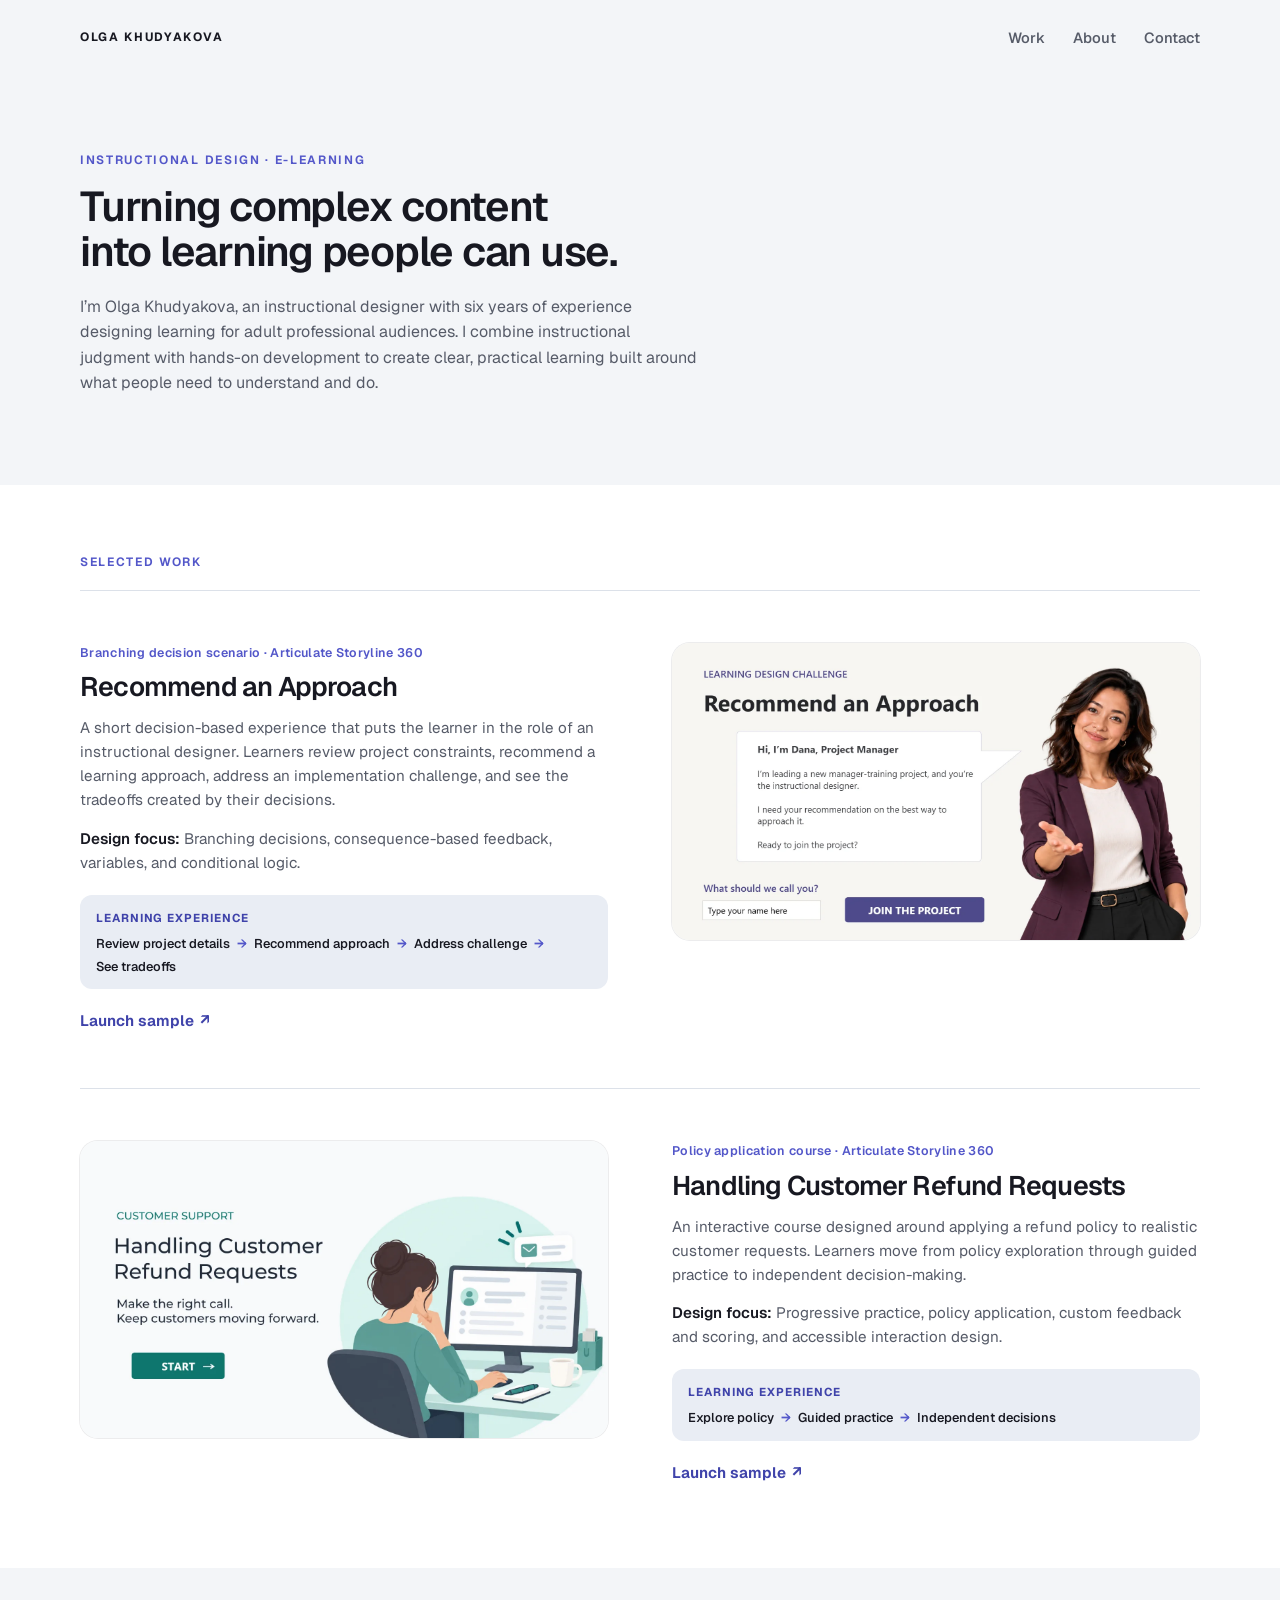
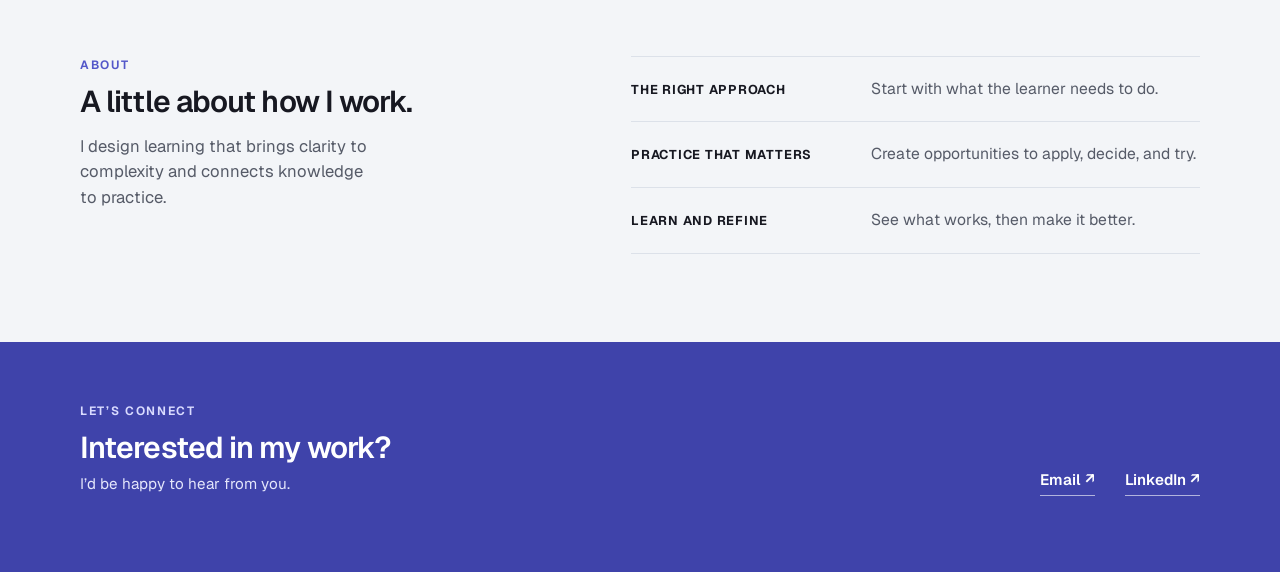
==== index.html @ f0bbee47 "Add files via upload" ====
<!doctype html>
<html lang="en">
<head>
<meta charset="utf-8">
<meta name="viewport" content="width=device-width,initial-scale=1">
<meta name="description" content="Instructional design and e-learning portfolio of Olga Khudyakova.">
<title>Olga Khudyakova | Instructional Designer</title>
<link rel="preconnect" href="https://fonts.googleapis.com">
<link rel="preconnect" href="https://fonts.gstatic.com" crossorigin>
<link href="https://fonts.googleapis.com/css2?family=Geist:wght@400;500;600;700&display=swap" rel="stylesheet">
<link rel="stylesheet" href="styles.css">
</head>
<body>
<a class="skip-link" href="#main">Skip to main content</a>

<header class="site-header">
  <div class="wrap header-inner">
    <a class="wordmark" href="#top">OLGA KHUDYAKOVA</a>
    <nav aria-label="Primary navigation">
      <a href="#work">Work</a>
      <a href="#about">About</a>
      <a href="#contact">Contact</a>
    </nav>
  </div>
</header>

<main id="main">
<section class="hero" id="top">
  <img class="hero-art hero-art-image" src="hero-abstract.png" alt="" aria-hidden="true">

  <div class="wrap hero-inner">
    <p class="kicker">INSTRUCTIONAL DESIGN · E-LEARNING</p>
    <h1>Turning complex content into learning people can use.</h1>
    <p class="hero-copy">I’m Olga Khudyakova, an instructional designer with six years of experience designing learning for adult professional audiences. I combine instructional judgment with hands-on development to create clear, practical learning built around what people need to understand and do.</p>
  </div>
</section>

<section class="work" id="work" aria-labelledby="work-title">
  <div class="wrap">
    <h2 class="section-title" id="work-title">SELECTED WORK</h2>

    <article class="project">
      <div class="project-copy">
        <p class="project-type">Branching decision scenario · Articulate Storyline 360</p>
        <h3>Recommend an Approach</h3>
        <p>A short decision-based experience that puts the learner in the role of an instructional designer. Learners review project constraints, recommend a learning approach, address an implementation challenge, and see the tradeoffs created by their decisions.</p>
        <p class="design-focus"><strong>Design focus:</strong> Branching decisions, consequence-based feedback, variables, and conditional logic.</p>
        <div class="learning-strip">
          <p class="strip-label">Learning experience</p>
          <ol class="strip-flow">
            <li>Review project details</li>
            <li>Recommend approach</li>
            <li>Address challenge</li>
            <li>See tradeoffs</li>
          </ol>
        </div>
        <a class="launch" href="https://learningdesignchallenge.netlify.app" target="_blank" rel="noopener">Launch sample <span aria-hidden="true">↗</span><span class="visually-hidden"> (opens in a new tab)</span></a>
      </div>
      <a class="project-image" href="https://learningdesignchallenge.netlify.app" target="_blank" rel="noopener" tabindex="-1" aria-hidden="true">
        <picture>
          <source srcset="dana-cover.webp" type="image/webp">
          <img src="dana-cover.png" width="1608" height="900" alt="" loading="lazy" decoding="async">
        </picture>
      </a>
    </article>

    <article class="project reverse">
      <div class="project-copy">
        <p class="project-type">Policy application course · Articulate Storyline 360</p>
        <h3>Handling Customer Refund Requests</h3>
        <p>An interactive course designed around applying a refund policy to realistic customer requests. Learners move from policy exploration through guided practice to independent decision-making.</p>
        <p class="design-focus"><strong>Design focus:</strong> Progressive practice, policy application, custom feedback and scoring, and accessible interaction design.</p>
        <div class="learning-strip">
          <p class="strip-label">Learning experience</p>
          <ol class="strip-flow">
            <li>Explore policy</li>
            <li>Guided practice</li>
            <li>Independent decisions</li>
          </ol>
        </div>
        <a class="launch" href="https://refundscenario.netlify.app" target="_blank" rel="noopener">Launch sample <span aria-hidden="true">↗</span><span class="visually-hidden"> (opens in a new tab)</span></a>
      </div>
      <a class="project-image" href="https://refundscenario.netlify.app" target="_blank" rel="noopener" tabindex="-1" aria-hidden="true">
        <picture>
          <source srcset="refund-cover.webp" type="image/webp">
          <img src="refund-cover.png" width="1600" height="856" alt="" loading="lazy" decoding="async">
        </picture>
      </a>
    </article>
  </div>
</section>

<section class="about" id="about" aria-labelledby="about-title">
  <div class="wrap about-inner">
    <div class="about-head">
      <p class="label">ABOUT</p>
      <h2 id="about-title">A little about how I work.</h2>
      <p class="about-lede">I design learning that brings clarity to complexity and connects knowledge to practice.</p>
    </div>
    <ul class="principles">
      <li class="principle">
        <h3>THE RIGHT APPROACH</h3>
        <p>Start with what the learner needs to do.</p>
      </li>
      <li class="principle">
        <h3>PRACTICE THAT MATTERS</h3>
        <p>Create opportunities to apply, decide, and try.</p>
      </li>
      <li class="principle">
        <h3>LEARN AND REFINE</h3>
        <p>See what works, then make it better.</p>
      </li>
    </ul>
  </div>
</section>

<section class="contact" id="contact" aria-labelledby="contact-title">
  <div class="wrap contact-inner">
    <div>
      <p class="label">LET’S CONNECT</p>
      <h2 id="contact-title">Interested in my work?</h2>
      <p>I’d be happy to hear from you.</p>
    </div>
    <div class="contact-links">
      <a href="mailto:olkhud1370@gmail.com">Email <span aria-hidden="true">↗</span></a>
      <a href="https://www.linkedin.com/in/olga-khudyakova-3b92a680/" target="_blank" rel="noopener">LinkedIn <span aria-hidden="true">↗</span><span class="visually-hidden"> (opens in a new tab)</span></a>
    </div>
  </div>
</section>
</main>
</body>
</html>
---- styles.css ----
/* Olga Khudyakova portfolio, v15
   Same palette, type and copy as v14. Rebuilt as one clean stylesheet
   (v11 to v14 override layers merged) with a single shared content edge. */

:root {
  --chalk: #f3f5f8;
  --white: #ffffff;
  --ink: #171821;
  --graphite: #565b68;
  --mist: #e9edf4;
  --cobalt: #5357c9;
  --cobalt-dark: #3f43aa;
  --navy: #2d3460;
  --line: #dce1e9;

  --max: 1120px;
  --gutter: clamp(22px, 4vw, 30px);
}

*, *::before, *::after { box-sizing: border-box; }
html { scroll-behavior: smooth; -webkit-text-size-adjust: 100%; }
body {
  margin: 0;
  background: var(--chalk);
  color: var(--ink);
  font-family: "Geist", system-ui, -apple-system, "Segoe UI", Arial, sans-serif;
  line-height: 1.58;
  -webkit-font-smoothing: antialiased;
}
h1, h2, h3, p, ol, ul { margin: 0; }
ol, ul { padding: 0; list-style: none; }
img { display: block; max-width: 100%; height: auto; }
a { color: inherit; }
p { text-wrap: pretty; }

/* Every section shares this one content edge */
.wrap {
  width: 100%;
  max-width: calc(var(--max) + var(--gutter) * 2);
  margin-inline: auto;
  padding-inline: var(--gutter);
}

section[id] { scroll-margin-top: 16px; }

/* ---------- Accessibility ---------- */
.visually-hidden {
  position: absolute !important; width: 1px; height: 1px;
  overflow: hidden; clip: rect(0 0 0 0); clip-path: inset(50%); white-space: nowrap;
}
.skip-link {
  position: absolute; left: 12px; top: -60px; z-index: 50;
  padding: 10px 16px; border-radius: 8px;
  background: var(--cobalt-dark); color: #fff; font-weight: 600; text-decoration: none;
}
.skip-link:focus { top: 12px; }
:focus-visible { outline: 3px solid var(--cobalt-dark); outline-offset: 3px; border-radius: 3px; }

/* ---------- Labels ---------- */
.kicker, .label {
  font-size: .75rem; font-weight: 650; letter-spacing: .14em;
  color: var(--cobalt);
}

/* ---------- Header ---------- */
.site-header { position: relative; z-index: 3; }
.header-inner {
  display: flex; justify-content: space-between; align-items: center;
  padding-block: 22px;
}
.wordmark { font-size: .75rem; font-weight: 700; letter-spacing: .14em; text-decoration: none; }
nav { display: flex; gap: 28px; }
nav a {
  position: relative; padding-block: 4px;
  color: var(--graphite); font-size: .84rem; font-weight: 500; text-decoration: none;
}
nav a::after {
  content: ""; position: absolute; left: 0; bottom: -2px; width: 100%; height: 2px;
  background: var(--cobalt); transform: scaleX(0); transform-origin: left; transition: transform .2s;
}
nav a:hover::after, nav a:focus-visible::after { transform: scaleX(1); }

/* ---------- Hero ---------- */
.hero {
  position: relative;
  overflow: hidden;
  isolation: isolate;
}
.hero-art {
  position: absolute; z-index: -1;
  top: 0; right: 0; bottom: 0;
  width: min(62vw, 980px);
  height: 100%;
  pointer-events: none;
}
.hero-inner { padding-block: clamp(44px, 6vw, 76px) clamp(56px, 7vw, 92px); }
.kicker { margin-bottom: 14px; }
h1 {
  max-width: 13.5em;
  font-size: clamp(2.15rem, 3.8vw, 3.25rem);
  font-weight: 600;
  line-height: 1.08;
  letter-spacing: -.03em;
  text-wrap: balance;
}
.hero-copy {
  max-width: 620px; margin-top: 20px;
  color: var(--graphite); font-size: 1rem;
}

/* ---------- Work ---------- */
.work {
  background: var(--white);
  padding-block: clamp(48px, 6vw, 68px) clamp(56px, 7vw, 80px);
}
.section-title {
  font-size: .75rem; font-weight: 650; letter-spacing: .14em; color: var(--cobalt);
  padding-bottom: 18px;
}

.project {
  display: grid;
  grid-template-columns: minmax(0, 1fr) minmax(0, 1fr);
  gap: clamp(36px, 5vw, 64px);
  align-items: center;
  padding-block: clamp(36px, 4.5vw, 52px);
  border-top: 1px solid var(--line);
}
.project:last-child { padding-bottom: 0; }
.project.reverse .project-image { order: -1; }

.project-type { color: var(--cobalt); font-size: .78rem; font-weight: 600; letter-spacing: .025em; margin-bottom: 10px; }
.project h3 {
  font-size: clamp(1.48rem, 2.1vw, 1.9rem); font-weight: 600;
  line-height: 1.12; letter-spacing: -.03em; margin-bottom: 14px;
}
.project-copy > p:not(.project-type) { color: var(--graphite); font-size: .95rem; max-width: 54ch; }
.design-focus { margin-top: 14px; }
.design-focus strong { color: var(--ink); font-weight: 600; }

.learning-strip {
  margin-top: 20px; padding: 14px 16px;
  background: var(--mist); border-radius: 12px;
}
.strip-label {
  margin-bottom: 8px; color: var(--cobalt-dark);
  font-size: .72rem; font-weight: 700; letter-spacing: .08em; text-transform: uppercase;
}
.strip-flow {
  display: flex; flex-wrap: wrap; align-items: center; row-gap: 6px;
  color: var(--ink); font-size: .8rem; font-weight: 550; line-height: 1.35;
}
/* Arrow travels with the step before it, so a wrap never strands an arrow */
.strip-flow li { white-space: nowrap; }
.strip-flow li:not(:last-child)::after {
  content: "→"; margin-inline: 7px; color: var(--cobalt); font-weight: 650;
}

.launch {
  display: inline-flex; align-items: center; gap: 8px;
  margin-top: 20px; padding-bottom: 3px;
  color: var(--cobalt-dark); font-size: .95rem; font-weight: 600;
  text-decoration: none; border-bottom: 1px solid currentColor;
}
.launch span[aria-hidden] { transition: transform .2s; }
.launch:hover span[aria-hidden] { transform: translate(3px, -3px); }

.project-image {
  display: block; overflow: hidden;
  border-radius: 18px;
  box-shadow: 0 0 0 1px rgba(23, 24, 33, .08);
  transition: transform .28s ease, box-shadow .28s ease;
}
.project-image img { width: 100%; aspect-ratio: 16 / 9; object-fit: cover; }
.project-image:hover {
  transform: translateY(-3px);
  box-shadow: 0 0 0 1px rgba(23, 24, 33, .08), 0 14px 30px -10px rgba(23, 24, 33, .18);
}

/* ---------- About ---------- */
.about { padding-block: clamp(56px, 7vw, 88px); }
.about-inner {
  display: grid;
  grid-template-columns: minmax(0, 5fr) minmax(0, 6fr);
  gap: clamp(36px, 6vw, 88px);
  align-items: start;
}
.about-head .label { margin-bottom: 10px; }
.about h2 {
  font-size: clamp(1.55rem, 2.35vw, 2.05rem); font-weight: 600;
  line-height: 1.1; letter-spacing: -.03em;
}
.about-lede {
  margin-top: 16px; max-width: 32ch;
  color: var(--graphite); font-size: clamp(1.02rem, 1.3vw, 1.125rem); line-height: 1.55;
}
.principle {
  display: grid;
  grid-template-columns: 13.5em minmax(0, 1fr);
  gap: 6px 24px;
  align-items: baseline;
  padding-block: 20px;
  border-top: 1px solid var(--line);
}
.principle:last-child { border-bottom: 1px solid var(--line); }
.principle h3 { font-size: .8rem; font-weight: 680; letter-spacing: .06em; color: var(--ink); }
.principle p { color: var(--graphite); font-size: .98rem; }

/* ---------- Contact ---------- */
.contact {
  background: var(--cobalt-dark); color: #fff;
  padding-block: clamp(48px, 6vw, 60px) clamp(56px, 7vw, 76px);
}
.contact-inner {
  display: flex; justify-content: space-between; align-items: flex-end;
  flex-wrap: wrap; gap: 28px 48px;
}
.contact .label { color: #d9dbff; margin-bottom: 10px; }
.contact h2 {
  font-size: clamp(1.55rem, 2.35vw, 2.05rem); font-weight: 600;
  line-height: 1.1; letter-spacing: -.03em;
}
.contact p:not(.label) { margin-top: 8px; color: #e4e6fb; font-size: .95rem; }
.contact-links { display: flex; gap: 30px; flex-wrap: wrap; }
.contact-links a {
  color: #fff; font-size: .95rem; font-weight: 600; text-decoration: none;
  border-bottom: 1px solid rgba(255, 255, 255, .6); padding-bottom: 3px;
}
.contact-links a:hover { border-bottom-color: #fff; }
.contact-links span[aria-hidden] { display: inline-block; transition: transform .2s; }
.contact-links a:hover span[aria-hidden] { transform: translate(3px, -3px); }
.contact :focus-visible { outline-color: #fff; }

/* ---------- Responsive ---------- */
@media (max-width: 960px) {
  .about-inner { grid-template-columns: 1fr; gap: 28px; }
  .about-lede { max-width: 46ch; }
}
@media (max-width: 820px) {
  .project { grid-template-columns: 1fr; gap: 24px; }
  .project .project-image { order: -1; }
  .hero-art { width: 100%; opacity: .35; }
}
@media (max-width: 560px) {
  nav { gap: 18px; }
  .principle { grid-template-columns: 1fr; }
  .hero-art { opacity: .22; }
}
@media (prefers-reduced-motion: reduce) {
  html { scroll-behavior: auto; }
  *, *::before, *::after { transition: none !important; }
  .project-image:hover { transform: none; }
}


/* V16 hero refinement */
.hero-art-image{
  position:absolute;
  z-index:-1;
  inset:0;
  width:100%;
  height:100%;
  object-fit:cover;
  object-position:center center;
  pointer-events:none;
}

/* Slightly smaller than V15: still strong, but not oversized */
h1{
  max-width:13.5em;
  font-size:clamp(1.95rem,3.25vw,2.8rem);
  line-height:1.08;
}

/* Keep text comfortably readable over the open left side of the art */
.hero-inner{
  position:relative;
  z-index:1;
}

@media(max-width:760px){
  .hero-art-image{
    object-position:58% center;
    opacity:.78;
  }
}


/* V17 refinements */

/* Give Selected Work the visual weight of a real section title */
.work .section-intro .label,
.work .section-label,
#work .label{
  font-size:clamp(1.25rem,1.8vw,1.55rem);
  font-weight:650;
  letter-spacing:-.02em;
  text-transform:none;
  color:var(--ink);
}

/* Soften the hero's transition into the page */
.hero{
  position:relative;
}
.hero::after{
  content:"";
  position:absolute;
  z-index:3;
  left:0;
  right:0;
  bottom:-1px;
  height:54px;
  pointer-events:none;
  background:linear-gradient(
    to bottom,
    rgba(243,245,248,0) 0%,
    rgba(243,245,248,.42) 58%,
    #f3f5f8 100%
  );
}

/* Slightly soften the artwork itself at the outer boundary */
.hero-art-image{
  -webkit-mask-image:linear-gradient(to bottom,#000 0%,#000 86%,rgba(0,0,0,.86) 93%,transparent 100%);
  mask-image:linear-gradient(to bottom,#000 0%,#000 86%,rgba(0,0,0,.86) 93%,transparent 100%);
}


/* V18: quieter hero artwork */
.hero{
  background:#f3f5f8;
}
.hero-art-image{
  left:auto;
  right:0;
  width:48%;
  height:100%;
  object-fit:cover;
  object-position:72% center;
  opacity:.68;
  -webkit-mask-image:linear-gradient(to right,transparent 0%,rgba(0,0,0,.22) 18%,#000 48%,#000 100%);
  mask-image:linear-gradient(to right,transparent 0%,rgba(0,0,0,.22) 18%,#000 48%,#000 100%);
}
.hero::after{
  height:42px;
  background:linear-gradient(to bottom,rgba(243,245,248,0),#f3f5f8 100%);
}

@media(max-width:900px){
  .hero-art-image{
    width:44%;
    opacity:.5;
  }
}
@media(max-width:700px){
  .hero-art-image{
    width:42%;
    right:-10%;
    opacity:.28;
  }
}


/* V19: cleaner hero boundaries + slightly larger navigation */

/* Keep the abstract treatment contained and give the hero a clean,
   intentional transition at both boundaries. */
.hero{
  overflow:hidden;
  border-top:1px solid rgba(220,225,233,.72);
  border-bottom:1px solid rgba(220,225,233,.72);
}
.hero-art-image{
  top:0;
  bottom:0;
  border-radius:0;
}

/* Replace the previous pronounced bottom fade with a much subtler blend. */
.hero::after{
  height:20px;
  bottom:0;
  background:linear-gradient(
    to bottom,
    rgba(243,245,248,0) 0%,
    rgba(243,245,248,.72) 100%
  );
}

/* Work / About / Contact */
.site-nav a,
header nav a,
.nav a{
  font-size:.92rem;
  font-weight:540;
}


/* V20: crisp hero ending + stronger Selected Work heading */

/* Remove the bottom blur/fade entirely. */
.hero::after{
  display:none !important;
}
.hero-art-image{
  -webkit-mask-image:linear-gradient(to right,transparent 0%,rgba(0,0,0,.22) 18%,#000 48%,#000 100%);
  mask-image:linear-gradient(to right,transparent 0%,rgba(0,0,0,.22) 18%,#000 48%,#000 100%);
}

/* Make SELECTED WORK unmistakably a section title. */
.work .section-intro .label,
.work .section-label,
#work .label{
  font-size:clamp(1.55rem,2.25vw,1.9rem) !important;
  line-height:1.15;
  font-weight:650;
  letter-spacing:-.025em;
  text-transform:none;
  color:var(--ink);
}


/* V21: seamless hero */
.hero{
  border:0 !important;
  background:#f3f5f8 !important;
}

/* Let the artwork reach the browser's right edge instead of ending
   inside the content area. */
.hero-art-image{
  right:0 !important;
  left:auto !important;
  width:55% !important;
  max-width:none !important;
  height:100% !important;
  object-fit:cover !important;
  object-position:right center !important;
}

/* Keep the hero edge the same cool near-white as the neighboring sections. */
.hero,
.hero::before,
.hero::after{
  border-color:transparent !important;
}


/* V22: clean hero, no abstract artwork */
.hero-art-image{
  display:none !important;
}
.hero{
  background:#f3f5f8 !important;
  border:0 !important;
}

/* V24: keep V22 styling; make both project rows align consistently */
.project{
  align-items:start;
}
.project-copy,
.project-image{
  align-self:start;
}


/* V25: cleaner project CTA */
.launch{
  display:inline-flex;
  align-items:center;
  gap:.42em;
  width:max-content;
  text-decoration:none !important;
  border-bottom:0 !important;
  font-weight:650;
}

.launch::after{
  content:"↗";
  display:inline-block;
  transition:transform .2s ease;
}

.launch:hover{
  text-decoration:underline !important;
  text-underline-offset:5px;
  text-decoration-thickness:1px !important;
}

.launch:hover::after{
  transform:translate(2px,-2px);
}

@media (prefers-reduced-motion: reduce){
  .launch::after{ transition:none; }
}


/* V27: use the single arrow already present in the HTML */
.launch::after{
  content:none !important;
  display:none !important;
}
.launch > span[aria-hidden="true"]{
  display:inline-block;
  transition:transform .2s ease;
}
.launch:hover > span[aria-hidden="true"]{
  transform:translate(2px,-2px);
}
@media (prefers-reduced-motion: reduce){
  .launch > span[aria-hidden="true"]{ transition:none; }
}
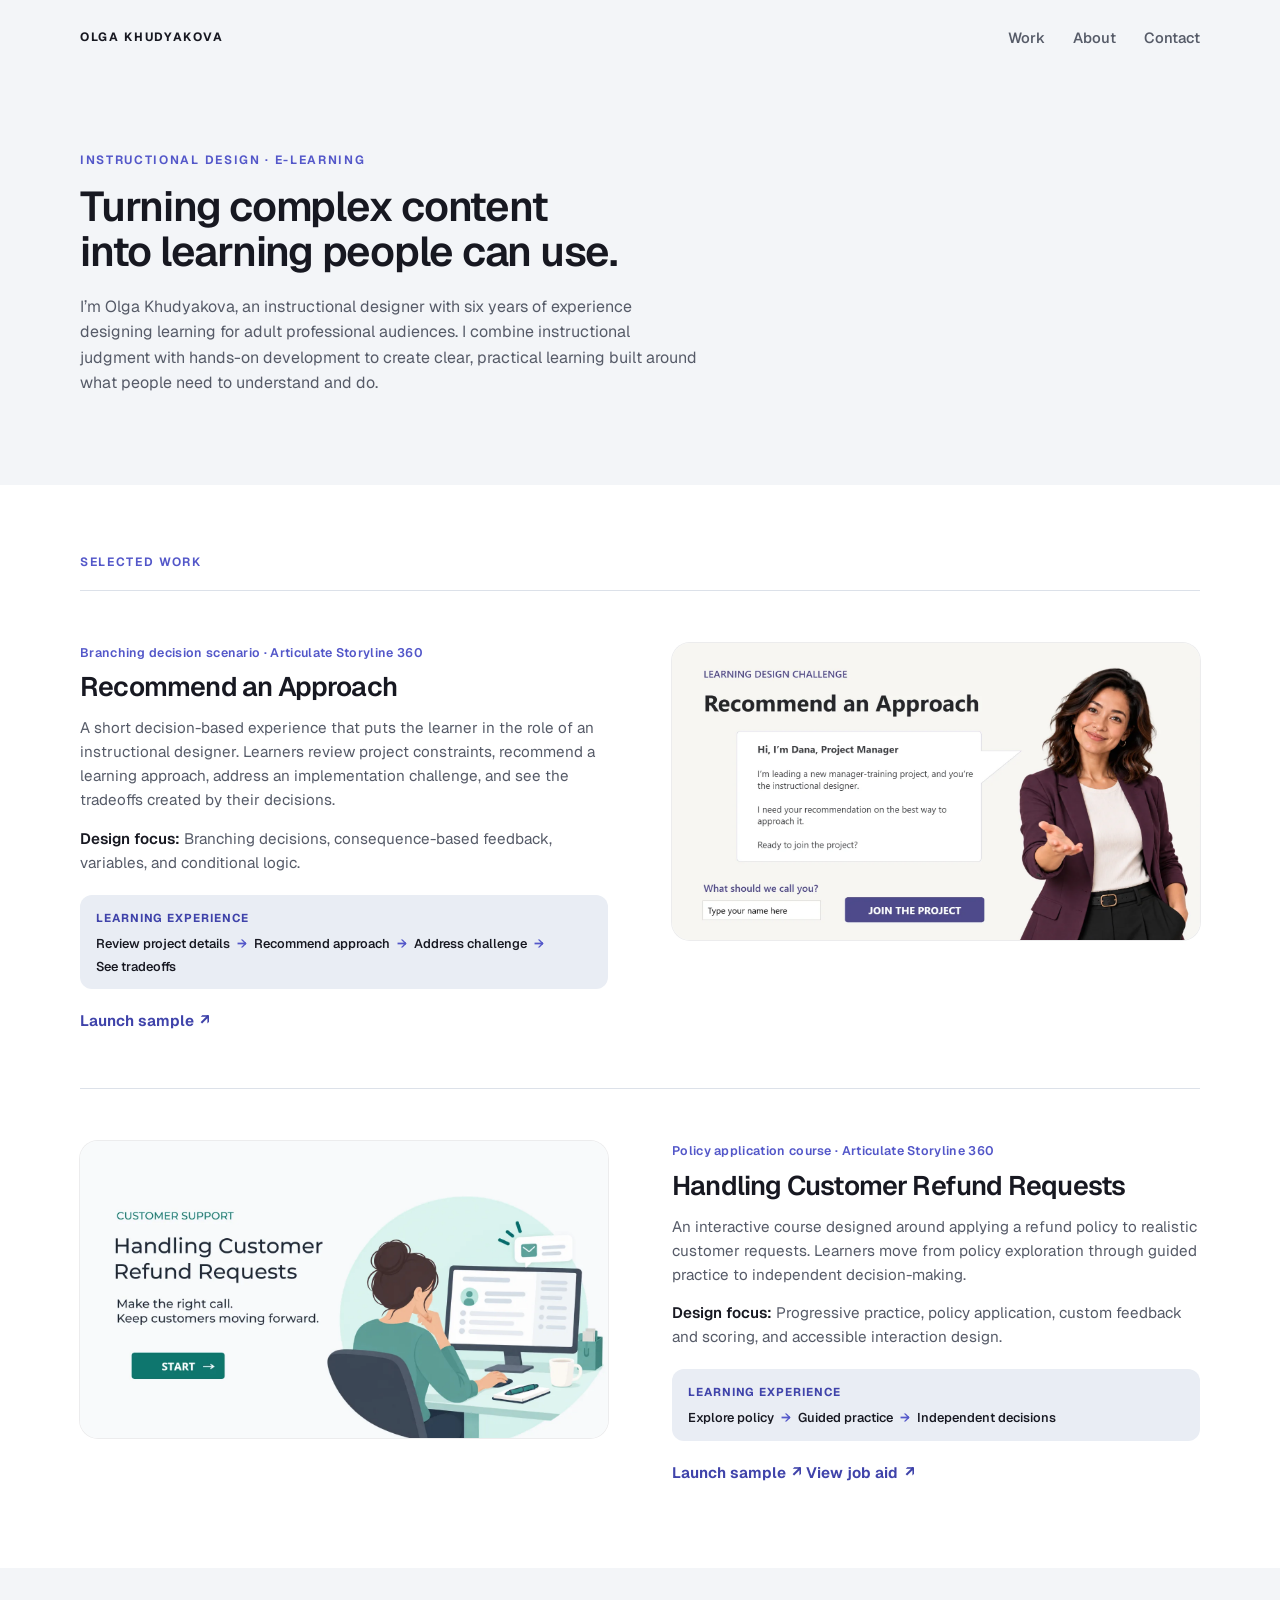
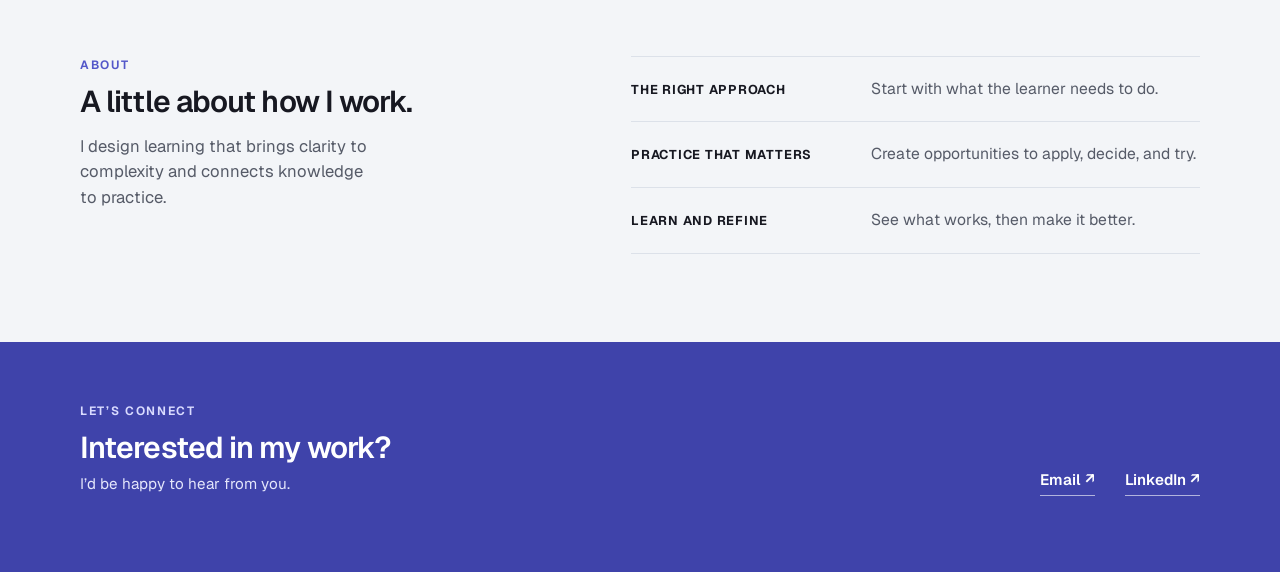
==== commit 36283426: "Add files via upload" ====
--- a/index.html
+++ b/index.html
@@ -54,9 +54,9 @@
             <li>See tradeoffs</li>
           </ol>
         </div>
-        <a class="launch" href="https://learningdesignchallenge.netlify.app" target="_blank" rel="noopener">Launch sample <span aria-hidden="true">↗</span><span class="visually-hidden"> (opens in a new tab)</span></a>
+        <a class="launch" href="https://olkhud1370-prog.github.io/elearning_worksamples/Recommend%20an%20Approach/" target="_blank" rel="noopener">Launch sample <span aria-hidden="true">↗</span><span class="visually-hidden"> (opens in a new tab)</span></a>
       </div>
-      <a class="project-image" href="https://learningdesignchallenge.netlify.app" target="_blank" rel="noopener" tabindex="-1" aria-hidden="true">
+      <a class="project-image" href="https://olkhud1370-prog.github.io/elearning_worksamples/Recommend%20an%20Approach/" target="_blank" rel="noopener" tabindex="-1" aria-hidden="true">
         <picture>
           <source srcset="dana-cover.webp" type="image/webp">
           <img src="dana-cover.png" width="1608" height="900" alt="" loading="lazy" decoding="async">
@@ -78,9 +78,12 @@
             <li>Independent decisions</li>
           </ol>
         </div>
-        <a class="launch" href="https://refundscenario.netlify.app" target="_blank" rel="noopener">Launch sample <span aria-hidden="true">↗</span><span class="visually-hidden"> (opens in a new tab)</span></a>
+        <div class="project-links">
+          <a class="launch" href="https://olkhud1370-prog.github.io/elearning_worksamples/Handling%20Customer_Refund%20Requests/" target="_blank" rel="noopener">Launch sample <span aria-hidden="true">↗</span><span class="visually-hidden"> (opens in a new tab)</span></a>
+          <a class="launch" href="Handling%20Customer_Refund%20Requests/Refund_Decision_Reference.pdf" target="_blank" rel="noopener">View job aid <span aria-hidden="true">↗</span><span class="visually-hidden"> (opens PDF in a new tab)</span></a>
+        </div>
       </div>
-      <a class="project-image" href="https://refundscenario.netlify.app" target="_blank" rel="noopener" tabindex="-1" aria-hidden="true">
+      <a class="project-image" href="https://olkhud1370-prog.github.io/elearning_worksamples/Handling%20Customer_Refund%20Requests/" target="_blank" rel="noopener" tabindex="-1" aria-hidden="true">
         <picture>
           <source srcset="refund-cover.webp" type="image/webp">
           <img src="refund-cover.png" width="1600" height="856" alt="" loading="lazy" decoding="async">
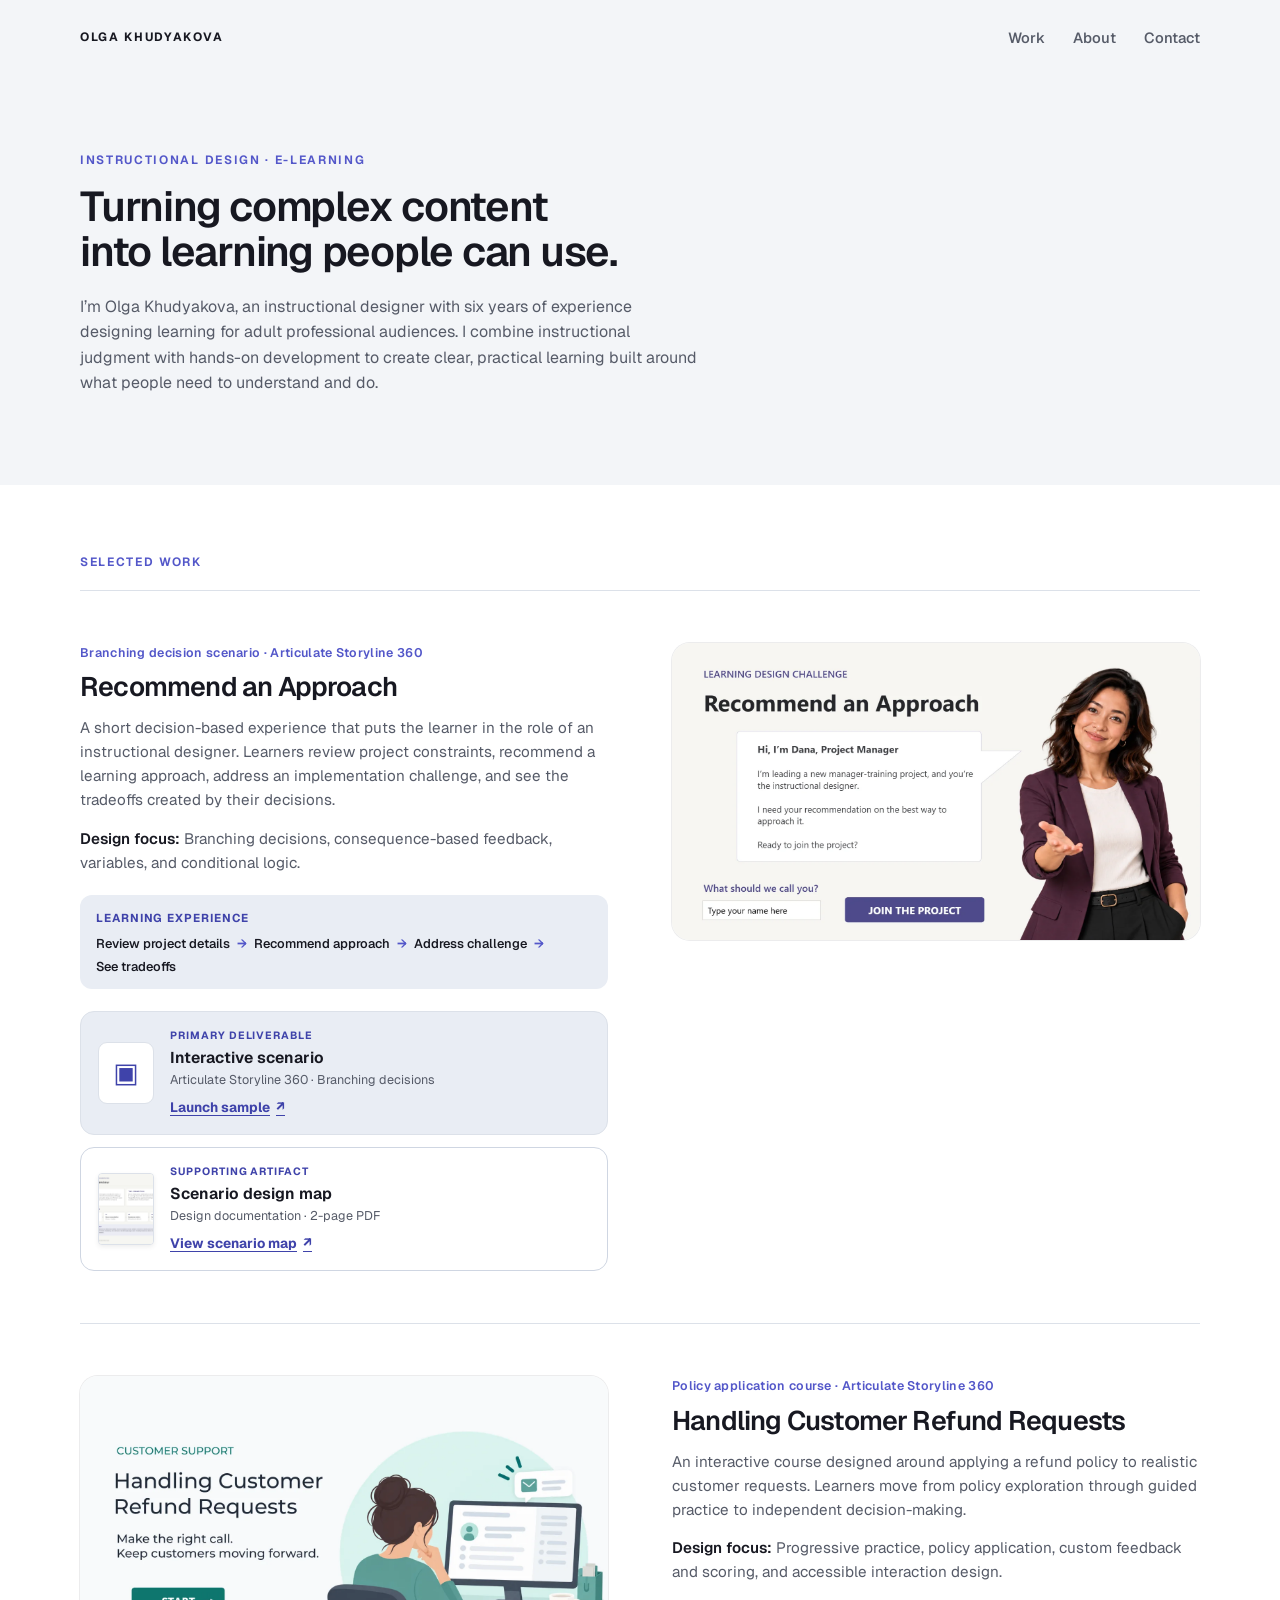
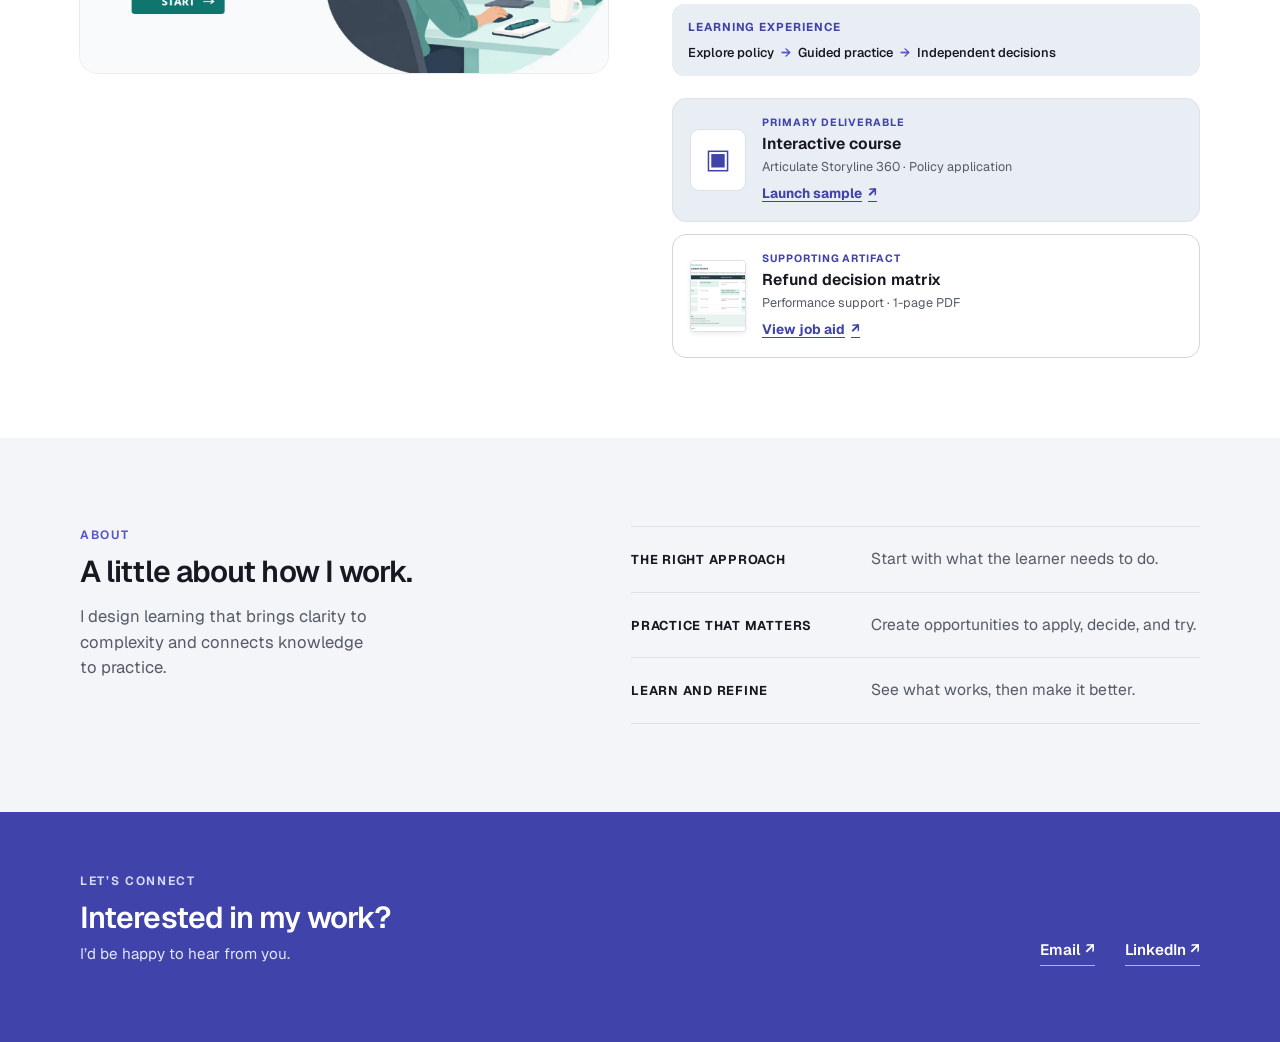
==== commit 789285dd: "Add files via upload" ====
--- a/index.html
+++ b/index.html
@@ -54,7 +54,26 @@
             <li>See tradeoffs</li>
           </ol>
         </div>
-        <a class="launch" href="https://olkhud1370-prog.github.io/elearning_worksamples/Recommend%20an%20Approach/" target="_blank" rel="noopener">Launch sample <span aria-hidden="true">↗</span><span class="visually-hidden"> (opens in a new tab)</span></a>
+        <div class="deliverables" aria-label="Project deliverables">
+          <div class="deliverable deliverable-course">
+            <div class="deliverable-icon" aria-hidden="true">▣</div>
+            <div class="deliverable-body">
+              <p class="deliverable-kind">PRIMARY DELIVERABLE</p>
+              <h4>Interactive scenario</h4>
+              <p>Articulate Storyline 360 · Branching decisions</p>
+              <a class="deliverable-link" href="https://olkhud1370-prog.github.io/elearning_worksamples/Recommend%20an%20Approach/" target="_blank" rel="noopener">Launch sample <span aria-hidden="true">↗</span><span class="visually-hidden"> (opens in a new tab)</span></a>
+            </div>
+          </div>
+          <a class="deliverable deliverable-document" href="Recommend%20an%20Approach/Make_the_Call_Scenario_Design_Map.pdf" target="_blank" rel="noopener" aria-label="View scenario map, PDF opens in a new tab">
+            <img class="document-preview" src="scenario-map-preview.webp" alt="" loading="lazy" decoding="async">
+            <div class="deliverable-body">
+              <p class="deliverable-kind">SUPPORTING ARTIFACT</p>
+              <h4>Scenario design map</h4>
+              <p>Design documentation · 2-page PDF</p>
+              <span class="deliverable-link">View scenario map <span aria-hidden="true">↗</span></span>
+            </div>
+          </a>
+        </div>
       </div>
       <a class="project-image" href="https://olkhud1370-prog.github.io/elearning_worksamples/Recommend%20an%20Approach/" target="_blank" rel="noopener" tabindex="-1" aria-hidden="true">
         <picture>
@@ -78,9 +97,25 @@
             <li>Independent decisions</li>
           </ol>
         </div>
-        <div class="project-links">
-          <a class="launch" href="https://olkhud1370-prog.github.io/elearning_worksamples/Handling%20Customer_Refund%20Requests/" target="_blank" rel="noopener">Launch sample <span aria-hidden="true">↗</span><span class="visually-hidden"> (opens in a new tab)</span></a>
-          <a class="launch" href="Handling%20Customer_Refund%20Requests/Refund_Decision_Reference.pdf" target="_blank" rel="noopener">View job aid <span aria-hidden="true">↗</span><span class="visually-hidden"> (opens PDF in a new tab)</span></a>
+        <div class="deliverables" aria-label="Project deliverables">
+          <div class="deliverable deliverable-course">
+            <div class="deliverable-icon" aria-hidden="true">▣</div>
+            <div class="deliverable-body">
+              <p class="deliverable-kind">PRIMARY DELIVERABLE</p>
+              <h4>Interactive course</h4>
+              <p>Articulate Storyline 360 · Policy application</p>
+              <a class="deliverable-link" href="https://olkhud1370-prog.github.io/elearning_worksamples/Handling%20Customer_Refund%20Requests/" target="_blank" rel="noopener">Launch sample <span aria-hidden="true">↗</span><span class="visually-hidden"> (opens in a new tab)</span></a>
+            </div>
+          </div>
+          <a class="deliverable deliverable-document" href="Handling%20Customer_Refund%20Requests/Refund_Decision_Reference.pdf" target="_blank" rel="noopener" aria-label="View job aid, PDF opens in a new tab">
+            <img class="document-preview" src="refund-job-aid-preview.webp" alt="" loading="lazy" decoding="async">
+            <div class="deliverable-body">
+              <p class="deliverable-kind">SUPPORTING ARTIFACT</p>
+              <h4>Refund decision matrix</h4>
+              <p>Performance support · 1-page PDF</p>
+              <span class="deliverable-link">View job aid <span aria-hidden="true">↗</span></span>
+            </div>
+          </a>
         </div>
       </div>
       <a class="project-image" href="https://olkhud1370-prog.github.io/elearning_worksamples/Handling%20Customer_Refund%20Requests/" target="_blank" rel="noopener" tabindex="-1" aria-hidden="true">
--- a/styles.css
+++ b/styles.css
@@ -513,3 +513,24 @@
 @media (prefers-reduced-motion: reduce){
   .launch > span[aria-hidden="true"]{ transition:none; }
 }
+
+/* Related course deliverables */
+.project-links { display:flex; flex-wrap:wrap; align-items:center; column-gap:28px; row-gap:4px; }
+
+/* V28: paired, stacked course and supporting artifact cards */
+.deliverables { display:grid; gap:12px; margin-top:22px; }
+.deliverable { display:flex; align-items:center; gap:16px; padding:15px 17px; border-radius:14px; min-width:0; }
+.deliverable-course { background:#e9edf4; border:1px solid #dce1e9; }
+.deliverable-document { background:#fff; border:1px solid #cfd6e2; color:inherit; text-decoration:none; transition:border-color .2s ease, box-shadow .2s ease; }
+.deliverable-document:hover { border-color:var(--cobalt); box-shadow:0 5px 18px rgba(23,24,33,.07); }
+.deliverable-icon { width:56px; height:62px; border-radius:9px; background:#fff; color:var(--cobalt-dark); font-size:27px; display:grid; place-items:center; flex:none; border:1px solid #dce1e9; }
+.document-preview { width:56px; height:72px; flex:none; object-fit:cover; object-position:top center; background:white; border:1px solid #dce1e9; border-radius:4px; box-shadow:0 2px 5px rgba(0,0,0,.07); }
+.deliverable-body { min-width:0; }
+.deliverable-kind { margin:0 0 4px !important; font-size:.66rem !important; font-weight:700; letter-spacing:.09em; color:var(--cobalt-dark) !important; }
+.deliverable h4 { font-size:.98rem; line-height:1.3; margin:0 0 3px; font-weight:650; }
+.deliverable-body > p:not(.deliverable-kind) { margin:0; color:var(--graphite); font-size:.79rem; line-height:1.4; }
+.deliverable-link { display:inline-flex; gap:6px; margin-top:8px; color:var(--cobalt-dark); font-size:.85rem; font-weight:700; text-decoration:underline; text-underline-offset:3px; }
+.deliverable-document:hover .deliverable-link { text-decoration-thickness:2px; }
+.deliverable-course a:focus-visible, .deliverable-document:focus-visible { outline:3px solid var(--cobalt); outline-offset:3px; }
+@media (max-width:420px) { .deliverable { padding:13px; gap:12px; } .document-preview,.deliverable-icon { width:48px; } }
+@media (prefers-reduced-motion:reduce) { .deliverable-document { transition:none; } }
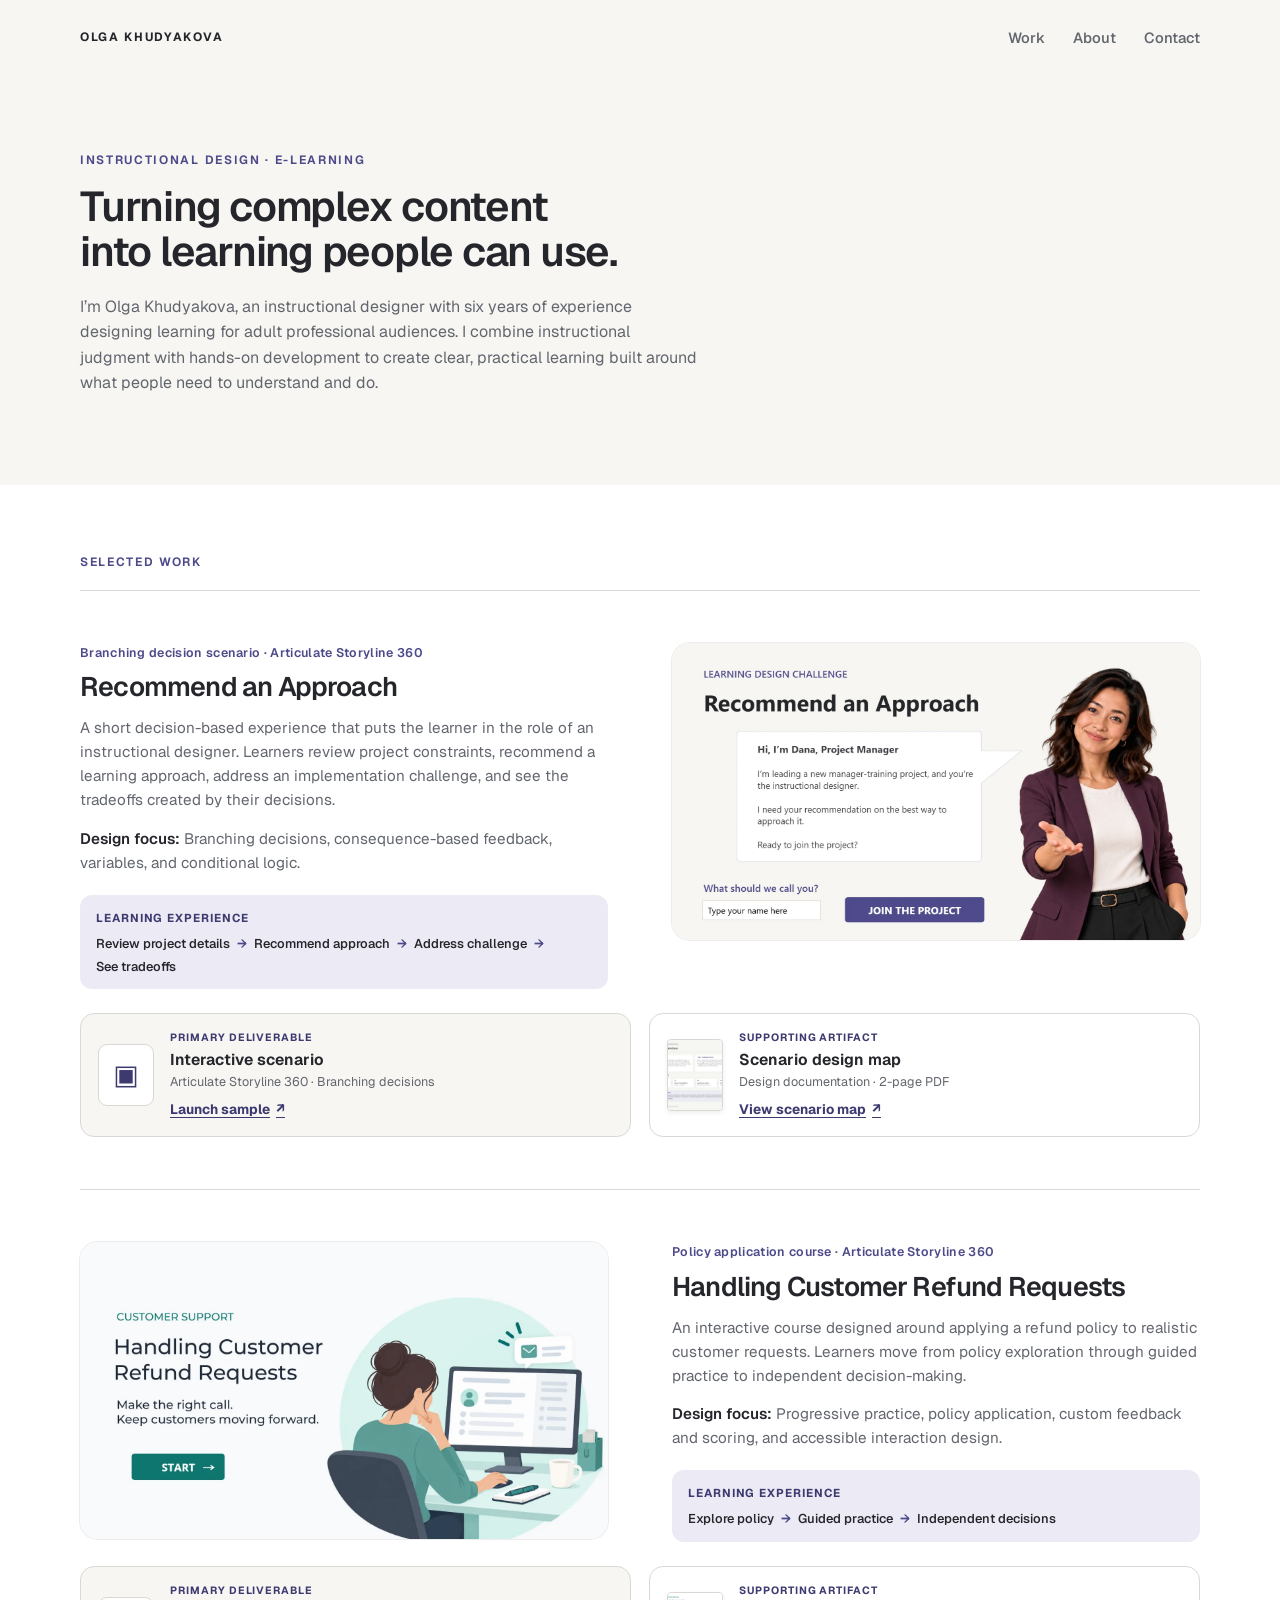
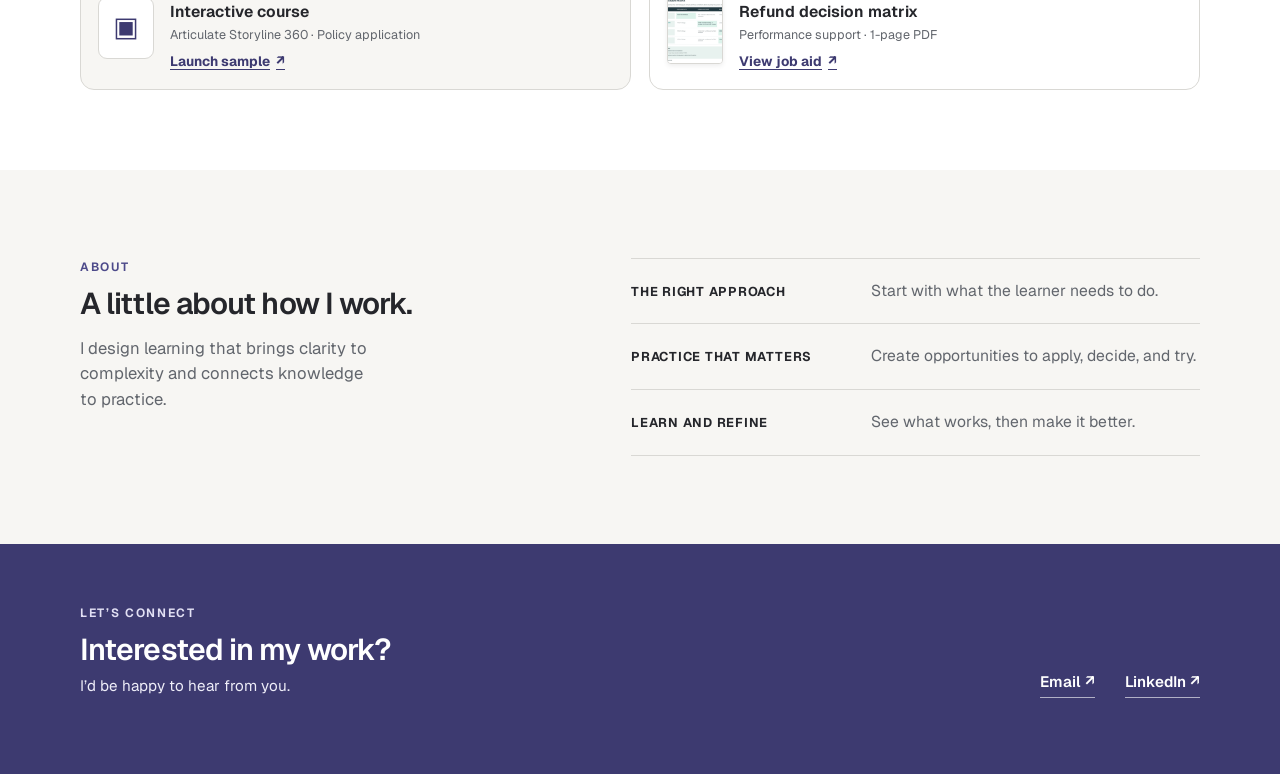
==== commit 6ca9a4b2: "Add files via upload" ====
--- a/index.html
+++ b/index.html
@@ -1,169 +1,166 @@
-<!doctype html>
+<!DOCTYPE html>
+
 <html lang="en">
 <head>
-<meta charset="utf-8">
-<meta name="viewport" content="width=device-width,initial-scale=1">
-<meta name="description" content="Instructional design and e-learning portfolio of Olga Khudyakova.">
+<meta charset="utf-8"/>
+<meta content="width=device-width,initial-scale=1" name="viewport"/>
+<meta content="Instructional design and e-learning portfolio of Olga Khudyakova." name="description"/>
 <title>Olga Khudyakova | Instructional Designer</title>
-<link rel="preconnect" href="https://fonts.googleapis.com">
-<link rel="preconnect" href="https://fonts.gstatic.com" crossorigin>
-<link href="https://fonts.googleapis.com/css2?family=Geist:wght@400;500;600;700&display=swap" rel="stylesheet">
-<link rel="stylesheet" href="styles.css">
+<link href="https://fonts.googleapis.com" rel="preconnect"/>
+<link crossorigin="" href="https://fonts.gstatic.com" rel="preconnect"/>
+<link href="https://fonts.googleapis.com/css2?family=Geist:wght@400;500;600;700&amp;display=swap" rel="stylesheet"/>
+<link href="styles.css" rel="stylesheet"/>
 </head>
 <body>
 <a class="skip-link" href="#main">Skip to main content</a>
-
 <header class="site-header">
-  <div class="wrap header-inner">
-    <a class="wordmark" href="#top">OLGA KHUDYAKOVA</a>
-    <nav aria-label="Primary navigation">
-      <a href="#work">Work</a>
-      <a href="#about">About</a>
-      <a href="#contact">Contact</a>
-    </nav>
-  </div>
+<div class="wrap header-inner">
+<a class="wordmark" href="#top">OLGA KHUDYAKOVA</a>
+<nav aria-label="Primary navigation">
+<a href="#work">Work</a>
+<a href="#about">About</a>
+<a href="#contact">Contact</a>
+</nav>
+</div>
 </header>
-
 <main id="main">
 <section class="hero" id="top">
-  <img class="hero-art hero-art-image" src="hero-abstract.png" alt="" aria-hidden="true">
+<img alt="" aria-hidden="true" class="hero-art hero-art-image" src="hero-abstract.png"/>
+<div class="wrap hero-inner">
+<p class="kicker">INSTRUCTIONAL DESIGN · E-LEARNING</p>
+<h1>Turning complex content into learning people can use.</h1>
+<p class="hero-copy">I’m Olga Khudyakova, an instructional designer with six years of experience designing learning for adult professional audiences. I combine instructional judgment with hands-on development to create clear, practical learning built around what people need to understand and do.</p>
+</div>
+</section>
+<section aria-labelledby="work-title" class="work" id="work">
+<div class="wrap">
+<h2 class="section-title" id="work-title">SELECTED WORK</h2>
+<article class="project">
+<div class="project-copy">
+<p class="project-type">Branching decision scenario · Articulate Storyline 360</p>
+<h3>Recommend an Approach</h3>
+<p>A short decision-based experience that puts the learner in the role of an instructional designer. Learners review project constraints, recommend a learning approach, address an implementation challenge, and see the tradeoffs created by their decisions.</p>
+<p class="design-focus"><strong>Design focus:</strong> Branching decisions, consequence-based feedback, variables, and conditional logic.</p>
+<div class="learning-strip">
+<p class="strip-label">Learning experience</p>
+<ol class="strip-flow">
+<li>Review project details</li>
+<li>Recommend approach</li>
+<li>Address challenge</li>
+<li>See tradeoffs</li>
+</ol>
+</div>
 
-  <div class="wrap hero-inner">
-    <p class="kicker">INSTRUCTIONAL DESIGN · E-LEARNING</p>
-    <h1>Turning complex content into learning people can use.</h1>
-    <p class="hero-copy">I’m Olga Khudyakova, an instructional designer with six years of experience designing learning for adult professional audiences. I combine instructional judgment with hands-on development to create clear, practical learning built around what people need to understand and do.</p>
-  </div>
+</div>
+<div class="project-media">
+<a aria-hidden="true" class="project-image" href="https://olkhud1370-prog.github.io/elearning_worksamples/Recommend%20an%20Approach/" rel="noopener" tabindex="-1" target="_blank">
+<picture>
+<source srcset="dana-cover.webp" type="image/webp"/>
+<img alt="" decoding="async" height="900" loading="lazy" src="dana-cover.png" width="1608"/>
+</picture>
+</a>
+
+</div>
+<div aria-label="Project deliverables" class="deliverables">
+<div class="deliverable deliverable-course">
+<div aria-hidden="true" class="deliverable-icon">▣</div>
+<div class="deliverable-body">
+<p class="deliverable-kind">PRIMARY DELIVERABLE</p>
+<h4>Interactive scenario</h4>
+<p>Articulate Storyline 360 · Branching decisions</p>
+<a class="deliverable-link" href="https://olkhud1370-prog.github.io/elearning_worksamples/Recommend%20an%20Approach/" rel="noopener" target="_blank">Launch sample <span aria-hidden="true">↗</span><span class="visually-hidden"> (opens in a new tab)</span></a>
+</div>
+</div>
+<a aria-label="View scenario map, PDF opens in a new tab" class="deliverable deliverable-document" href="Recommend%20an%20Approach/Make_the_Call_Scenario_Design_Map.pdf" rel="noopener" target="_blank">
+<img alt="" class="document-preview" decoding="async" loading="lazy" src="scenario-map-preview.webp"/>
+<div class="deliverable-body">
+<p class="deliverable-kind">SUPPORTING ARTIFACT</p>
+<h4>Scenario design map</h4>
+<p>Design documentation · 2-page PDF</p>
+<span class="deliverable-link">View scenario map <span aria-hidden="true">↗</span></span>
+</div>
+</a></div></article>
+<article class="project reverse">
+<div class="project-copy">
+<p class="project-type">Policy application course · Articulate Storyline 360</p>
+<h3>Handling Customer Refund Requests</h3>
+<p>An interactive course designed around applying a refund policy to realistic customer requests. Learners move from policy exploration through guided practice to independent decision-making.</p>
+<p class="design-focus"><strong>Design focus:</strong> Progressive practice, policy application, custom feedback and scoring, and accessible interaction design.</p>
+<div class="learning-strip">
+<p class="strip-label">Learning experience</p>
+<ol class="strip-flow">
+<li>Explore policy</li>
+<li>Guided practice</li>
+<li>Independent decisions</li>
+</ol>
+</div>
+
+</div>
+<div class="project-media">
+<a aria-hidden="true" class="project-image" href="https://olkhud1370-prog.github.io/elearning_worksamples/Handling%20Customer_Refund%20Requests/" rel="noopener" tabindex="-1" target="_blank">
+<picture>
+<source srcset="refund-cover.webp" type="image/webp"/>
+<img alt="" decoding="async" height="856" loading="lazy" src="refund-cover.png" width="1600"/>
+</picture>
+</a>
+
+</div>
+<div aria-label="Project deliverables" class="deliverables">
+<div class="deliverable deliverable-course">
+<div aria-hidden="true" class="deliverable-icon">▣</div>
+<div class="deliverable-body">
+<p class="deliverable-kind">PRIMARY DELIVERABLE</p>
+<h4>Interactive course</h4>
+<p>Articulate Storyline 360 · Policy application</p>
+<a class="deliverable-link" href="https://olkhud1370-prog.github.io/elearning_worksamples/Handling%20Customer_Refund%20Requests/" rel="noopener" target="_blank">Launch sample <span aria-hidden="true">↗</span><span class="visually-hidden"> (opens in a new tab)</span></a>
+</div>
+</div>
+<a aria-label="View job aid, PDF opens in a new tab" class="deliverable deliverable-document" href="Handling%20Customer_Refund%20Requests/Refund_Decision_Reference.pdf" rel="noopener" target="_blank">
+<img alt="" class="document-preview" decoding="async" loading="lazy" src="refund-job-aid-preview.webp"/>
+<div class="deliverable-body">
+<p class="deliverable-kind">SUPPORTING ARTIFACT</p>
+<h4>Refund decision matrix</h4>
+<p>Performance support · 1-page PDF</p>
+<span class="deliverable-link">View job aid <span aria-hidden="true">↗</span></span>
+</div>
+</a></div></article>
+</div>
 </section>
-
-<section class="work" id="work" aria-labelledby="work-title">
-  <div class="wrap">
-    <h2 class="section-title" id="work-title">SELECTED WORK</h2>
-
-    <article class="project">
-      <div class="project-copy">
-        <p class="project-type">Branching decision scenario · Articulate Storyline 360</p>
-        <h3>Recommend an Approach</h3>
-        <p>A short decision-based experience that puts the learner in the role of an instructional designer. Learners review project constraints, recommend a learning approach, address an implementation challenge, and see the tradeoffs created by their decisions.</p>
-        <p class="design-focus"><strong>Design focus:</strong> Branching decisions, consequence-based feedback, variables, and conditional logic.</p>
-        <div class="learning-strip">
-          <p class="strip-label">Learning experience</p>
-          <ol class="strip-flow">
-            <li>Review project details</li>
-            <li>Recommend approach</li>
-            <li>Address challenge</li>
-            <li>See tradeoffs</li>
-          </ol>
-        </div>
-        <div class="deliverables" aria-label="Project deliverables">
-          <div class="deliverable deliverable-course">
-            <div class="deliverable-icon" aria-hidden="true">▣</div>
-            <div class="deliverable-body">
-              <p class="deliverable-kind">PRIMARY DELIVERABLE</p>
-              <h4>Interactive scenario</h4>
-              <p>Articulate Storyline 360 · Branching decisions</p>
-              <a class="deliverable-link" href="https://olkhud1370-prog.github.io/elearning_worksamples/Recommend%20an%20Approach/" target="_blank" rel="noopener">Launch sample <span aria-hidden="true">↗</span><span class="visually-hidden"> (opens in a new tab)</span></a>
-            </div>
-          </div>
-          <a class="deliverable deliverable-document" href="Recommend%20an%20Approach/Make_the_Call_Scenario_Design_Map.pdf" target="_blank" rel="noopener" aria-label="View scenario map, PDF opens in a new tab">
-            <img class="document-preview" src="scenario-map-preview.webp" alt="" loading="lazy" decoding="async">
-            <div class="deliverable-body">
-              <p class="deliverable-kind">SUPPORTING ARTIFACT</p>
-              <h4>Scenario design map</h4>
-              <p>Design documentation · 2-page PDF</p>
-              <span class="deliverable-link">View scenario map <span aria-hidden="true">↗</span></span>
-            </div>
-          </a>
-        </div>
-      </div>
-      <a class="project-image" href="https://olkhud1370-prog.github.io/elearning_worksamples/Recommend%20an%20Approach/" target="_blank" rel="noopener" tabindex="-1" aria-hidden="true">
-        <picture>
-          <source srcset="dana-cover.webp" type="image/webp">
-          <img src="dana-cover.png" width="1608" height="900" alt="" loading="lazy" decoding="async">
-        </picture>
-      </a>
-    </article>
-
-    <article class="project reverse">
-      <div class="project-copy">
-        <p class="project-type">Policy application course · Articulate Storyline 360</p>
-        <h3>Handling Customer Refund Requests</h3>
-        <p>An interactive course designed around applying a refund policy to realistic customer requests. Learners move from policy exploration through guided practice to independent decision-making.</p>
-        <p class="design-focus"><strong>Design focus:</strong> Progressive practice, policy application, custom feedback and scoring, and accessible interaction design.</p>
-        <div class="learning-strip">
-          <p class="strip-label">Learning experience</p>
-          <ol class="strip-flow">
-            <li>Explore policy</li>
-            <li>Guided practice</li>
-            <li>Independent decisions</li>
-          </ol>
-        </div>
-        <div class="deliverables" aria-label="Project deliverables">
-          <div class="deliverable deliverable-course">
-            <div class="deliverable-icon" aria-hidden="true">▣</div>
-            <div class="deliverable-body">
-              <p class="deliverable-kind">PRIMARY DELIVERABLE</p>
-              <h4>Interactive course</h4>
-              <p>Articulate Storyline 360 · Policy application</p>
-              <a class="deliverable-link" href="https://olkhud1370-prog.github.io/elearning_worksamples/Handling%20Customer_Refund%20Requests/" target="_blank" rel="noopener">Launch sample <span aria-hidden="true">↗</span><span class="visually-hidden"> (opens in a new tab)</span></a>
-            </div>
-          </div>
-          <a class="deliverable deliverable-document" href="Handling%20Customer_Refund%20Requests/Refund_Decision_Reference.pdf" target="_blank" rel="noopener" aria-label="View job aid, PDF opens in a new tab">
-            <img class="document-preview" src="refund-job-aid-preview.webp" alt="" loading="lazy" decoding="async">
-            <div class="deliverable-body">
-              <p class="deliverable-kind">SUPPORTING ARTIFACT</p>
-              <h4>Refund decision matrix</h4>
-              <p>Performance support · 1-page PDF</p>
-              <span class="deliverable-link">View job aid <span aria-hidden="true">↗</span></span>
-            </div>
-          </a>
-        </div>
-      </div>
-      <a class="project-image" href="https://olkhud1370-prog.github.io/elearning_worksamples/Handling%20Customer_Refund%20Requests/" target="_blank" rel="noopener" tabindex="-1" aria-hidden="true">
-        <picture>
-          <source srcset="refund-cover.webp" type="image/webp">
-          <img src="refund-cover.png" width="1600" height="856" alt="" loading="lazy" decoding="async">
-        </picture>
-      </a>
-    </article>
-  </div>
+<section aria-labelledby="about-title" class="about" id="about">
+<div class="wrap about-inner">
+<div class="about-head">
+<p class="label">ABOUT</p>
+<h2 id="about-title">A little about how I work.</h2>
+<p class="about-lede">I design learning that brings clarity to complexity and connects knowledge to practice.</p>
+</div>
+<ul class="principles">
+<li class="principle">
+<h3>THE RIGHT APPROACH</h3>
+<p>Start with what the learner needs to do.</p>
+</li>
+<li class="principle">
+<h3>PRACTICE THAT MATTERS</h3>
+<p>Create opportunities to apply, decide, and try.</p>
+</li>
+<li class="principle">
+<h3>LEARN AND REFINE</h3>
+<p>See what works, then make it better.</p>
+</li>
+</ul>
+</div>
 </section>
-
-<section class="about" id="about" aria-labelledby="about-title">
-  <div class="wrap about-inner">
-    <div class="about-head">
-      <p class="label">ABOUT</p>
-      <h2 id="about-title">A little about how I work.</h2>
-      <p class="about-lede">I design learning that brings clarity to complexity and connects knowledge to practice.</p>
-    </div>
-    <ul class="principles">
-      <li class="principle">
-        <h3>THE RIGHT APPROACH</h3>
-        <p>Start with what the learner needs to do.</p>
-      </li>
-      <li class="principle">
-        <h3>PRACTICE THAT MATTERS</h3>
-        <p>Create opportunities to apply, decide, and try.</p>
-      </li>
-      <li class="principle">
-        <h3>LEARN AND REFINE</h3>
-        <p>See what works, then make it better.</p>
-      </li>
-    </ul>
-  </div>
-</section>
-
-<section class="contact" id="contact" aria-labelledby="contact-title">
-  <div class="wrap contact-inner">
-    <div>
-      <p class="label">LET’S CONNECT</p>
-      <h2 id="contact-title">Interested in my work?</h2>
-      <p>I’d be happy to hear from you.</p>
-    </div>
-    <div class="contact-links">
-      <a href="mailto:olkhud1370@gmail.com">Email <span aria-hidden="true">↗</span></a>
-      <a href="https://www.linkedin.com/in/olga-khudyakova-3b92a680/" target="_blank" rel="noopener">LinkedIn <span aria-hidden="true">↗</span><span class="visually-hidden"> (opens in a new tab)</span></a>
-    </div>
-  </div>
+<section aria-labelledby="contact-title" class="contact" id="contact">
+<div class="wrap contact-inner">
+<div>
+<p class="label">LET’S CONNECT</p>
+<h2 id="contact-title">Interested in my work?</h2>
+<p>I’d be happy to hear from you.</p>
+</div>
+<div class="contact-links">
+<a href="mailto:olkhud1370@gmail.com">Email <span aria-hidden="true">↗</span></a>
+<a href="https://www.linkedin.com/in/olga-khudyakova-3b92a680/" rel="noopener" target="_blank">LinkedIn <span aria-hidden="true">↗</span><span class="visually-hidden"> (opens in a new tab)</span></a>
+</div>
+</div>
 </section>
 </main>
 </body>
--- a/styles.css
+++ b/styles.css
@@ -3,15 +3,15 @@
    (v11 to v14 override layers merged) with a single shared content edge. */
 
 :root {
-  --chalk: #f3f5f8;
+  --chalk: #f7f6f3;
   --white: #ffffff;
-  --ink: #171821;
-  --graphite: #565b68;
-  --mist: #e9edf4;
-  --cobalt: #5357c9;
-  --cobalt-dark: #3f43aa;
-  --navy: #2d3460;
-  --line: #dce1e9;
+  --ink: #25262b;
+  --graphite: #62666d;
+  --mist: #ecebf5;
+  --cobalt: #4d4a8a;
+  --cobalt-dark: #3d3a70;
+  --navy: #35324f;
+  --line: #d9d8d4;
 
   --max: 1120px;
   --gutter: clamp(22px, 4vw, 30px);
@@ -316,7 +316,7 @@
     to bottom,
     rgba(243,245,248,0) 0%,
     rgba(243,245,248,.42) 58%,
-    #f3f5f8 100%
+    #f7f6f3 100%
   );
 }
 
@@ -329,7 +329,7 @@
 
 /* V18: quieter hero artwork */
 .hero{
-  background:#f3f5f8;
+  background:var(--chalk);
 }
 .hero-art-image{
   left:auto;
@@ -344,7 +344,7 @@
 }
 .hero::after{
   height:42px;
-  background:linear-gradient(to bottom,rgba(243,245,248,0),#f3f5f8 100%);
+  background:linear-gradient(to bottom,rgba(243,245,248,0),#f7f6f3 100%);
 }
 
 @media(max-width:900px){
@@ -424,7 +424,7 @@
 /* V21: seamless hero */
 .hero{
   border:0 !important;
-  background:#f3f5f8 !important;
+  background:var(--chalk) !important;
 }
 
 /* Let the artwork reach the browser's right edge instead of ending
@@ -452,7 +452,7 @@
   display:none !important;
 }
 .hero{
-  background:#f3f5f8 !important;
+  background:var(--chalk) !important;
   border:0 !important;
 }
 
@@ -534,3 +534,43 @@
 .deliverable-course a:focus-visible, .deliverable-document:focus-visible { outline:3px solid var(--cobalt); outline-offset:3px; }
 @media (max-width:420px) { .deliverable { padding:13px; gap:12px; } .document-preview,.deliverable-icon { width:48px; } }
 @media (prefers-reduced-motion:reduce) { .deliverable-document { transition:none; } }
+
+/* V29: supporting artifacts sit below the course screenshot */
+.project-media { display:flex; flex-direction:column; gap:18px; min-width:0; align-self:start; }
+.project.reverse .project-media { order:-1; }
+.project-media > .project-image { display:block; width:100%; }
+.project-media > .deliverable-document { width:100%; box-sizing:border-box; }
+@media (max-width:820px) {
+  .project .project-media { order:-1; }
+}
+
+/* V30: project overview above a full-width deliverables row */
+.project { align-items:start; row-gap:24px; }
+.project > .project-copy { grid-column:1; grid-row:1; }
+.project > .project-media { grid-column:2; grid-row:1; order:initial; }
+.project.reverse > .project-media { grid-column:1; grid-row:1; order:initial; }
+.project.reverse > .project-copy { grid-column:2; grid-row:1; }
+.project > .deliverables {
+  grid-column:1 / -1; grid-row:2;
+  display:grid; grid-template-columns:repeat(2,minmax(0,1fr));
+  gap:18px; margin-top:0; align-items:stretch;
+}
+.project > .deliverables > .deliverable { width:100%; box-sizing:border-box; min-height:112px; }
+.project > .deliverables > .deliverable-document { display:flex; }
+@media (max-width:820px) {
+  .project > .project-copy, .project.reverse > .project-copy { grid-column:1; grid-row:2; }
+  .project > .project-media, .project.reverse > .project-media { grid-column:1; grid-row:1; order:initial; }
+  .project > .deliverables { grid-column:1; grid-row:3; }
+}
+@media (max-width:560px) {
+  .project > .deliverables { grid-template-columns:1fr; gap:12px; }
+}
+
+/* V31: warm editorial / refined indigo theme. Layout intentionally unchanged. */
+.hero { background:var(--chalk) !important; }
+.learning-strip { background:var(--mist); }
+.deliverable-course { background:#f7f6f3; border-color:var(--line); }
+.deliverable-document { background:var(--white); border-color:var(--line); }
+.deliverable-icon, .document-preview { border-color:var(--line); }
+.contact .label { color:#e2e0f4; }
+.contact p:not(.label) { color:#eeedf8; }
